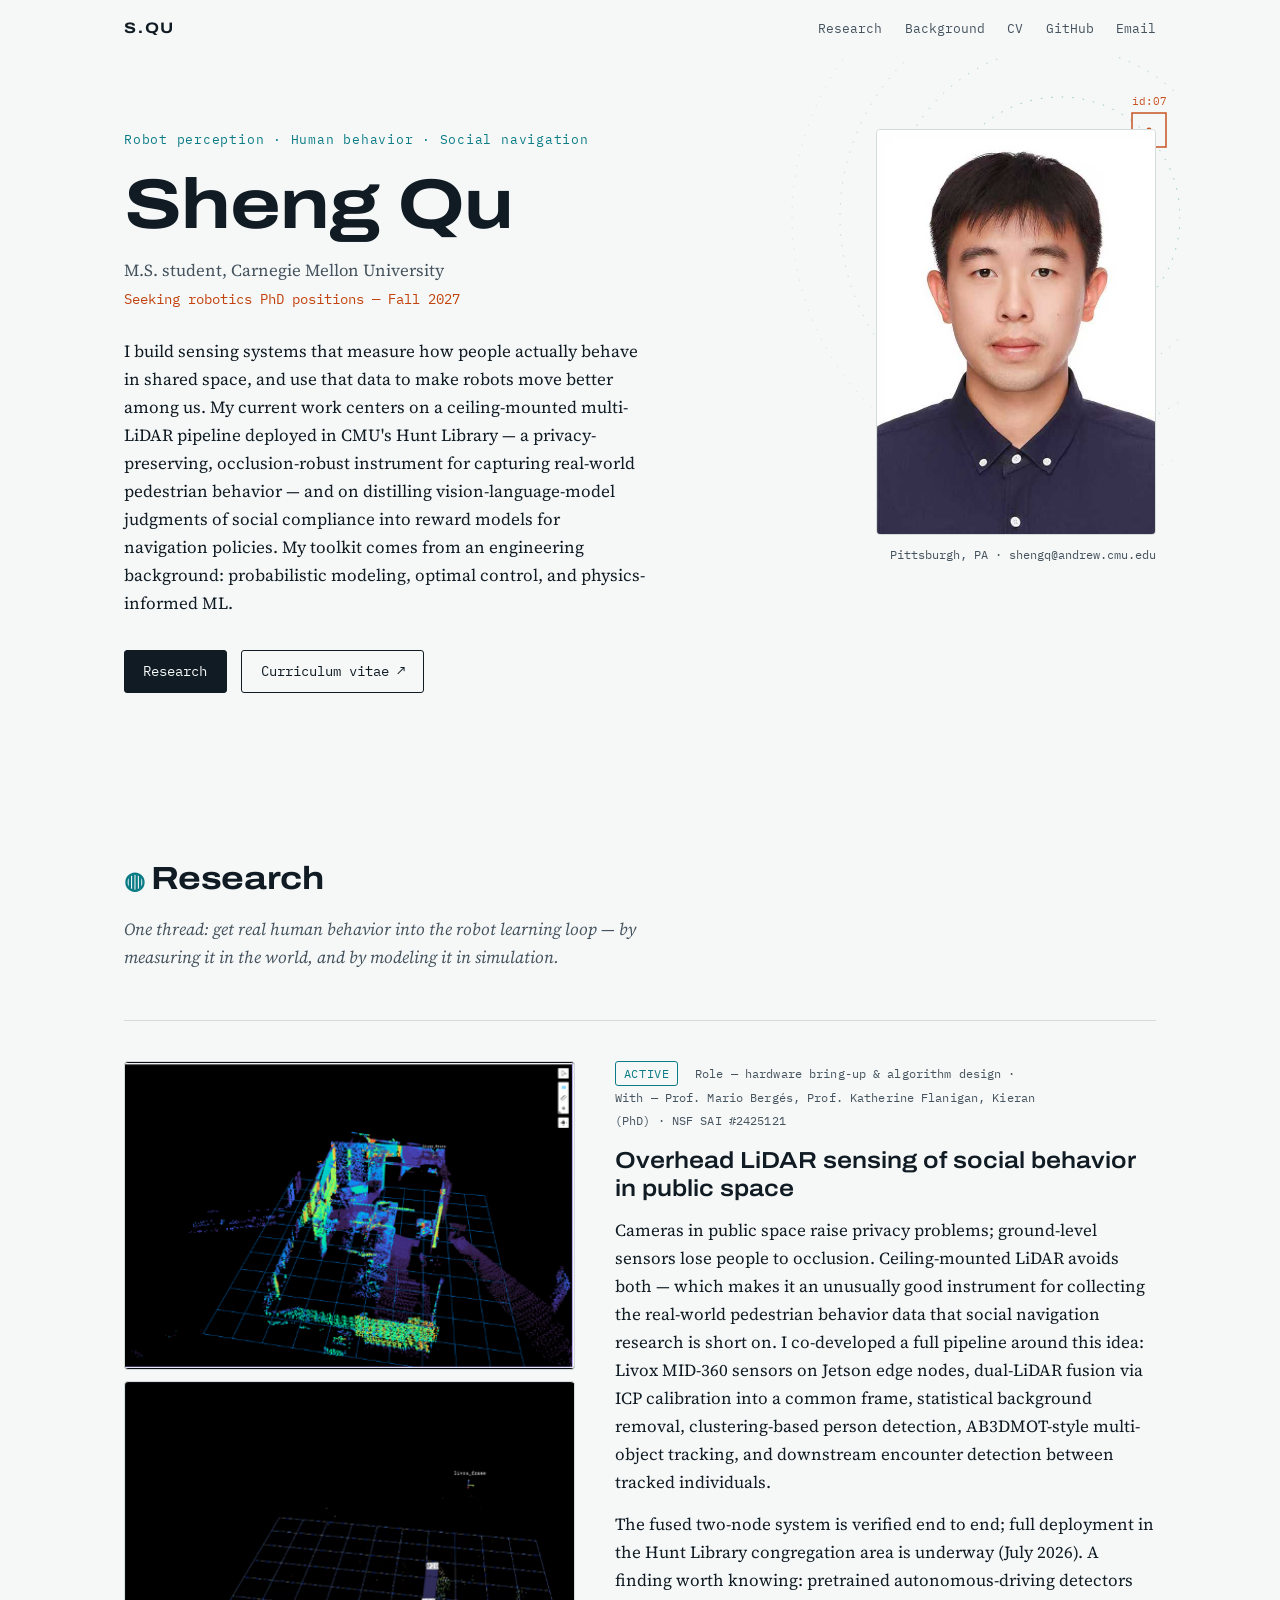
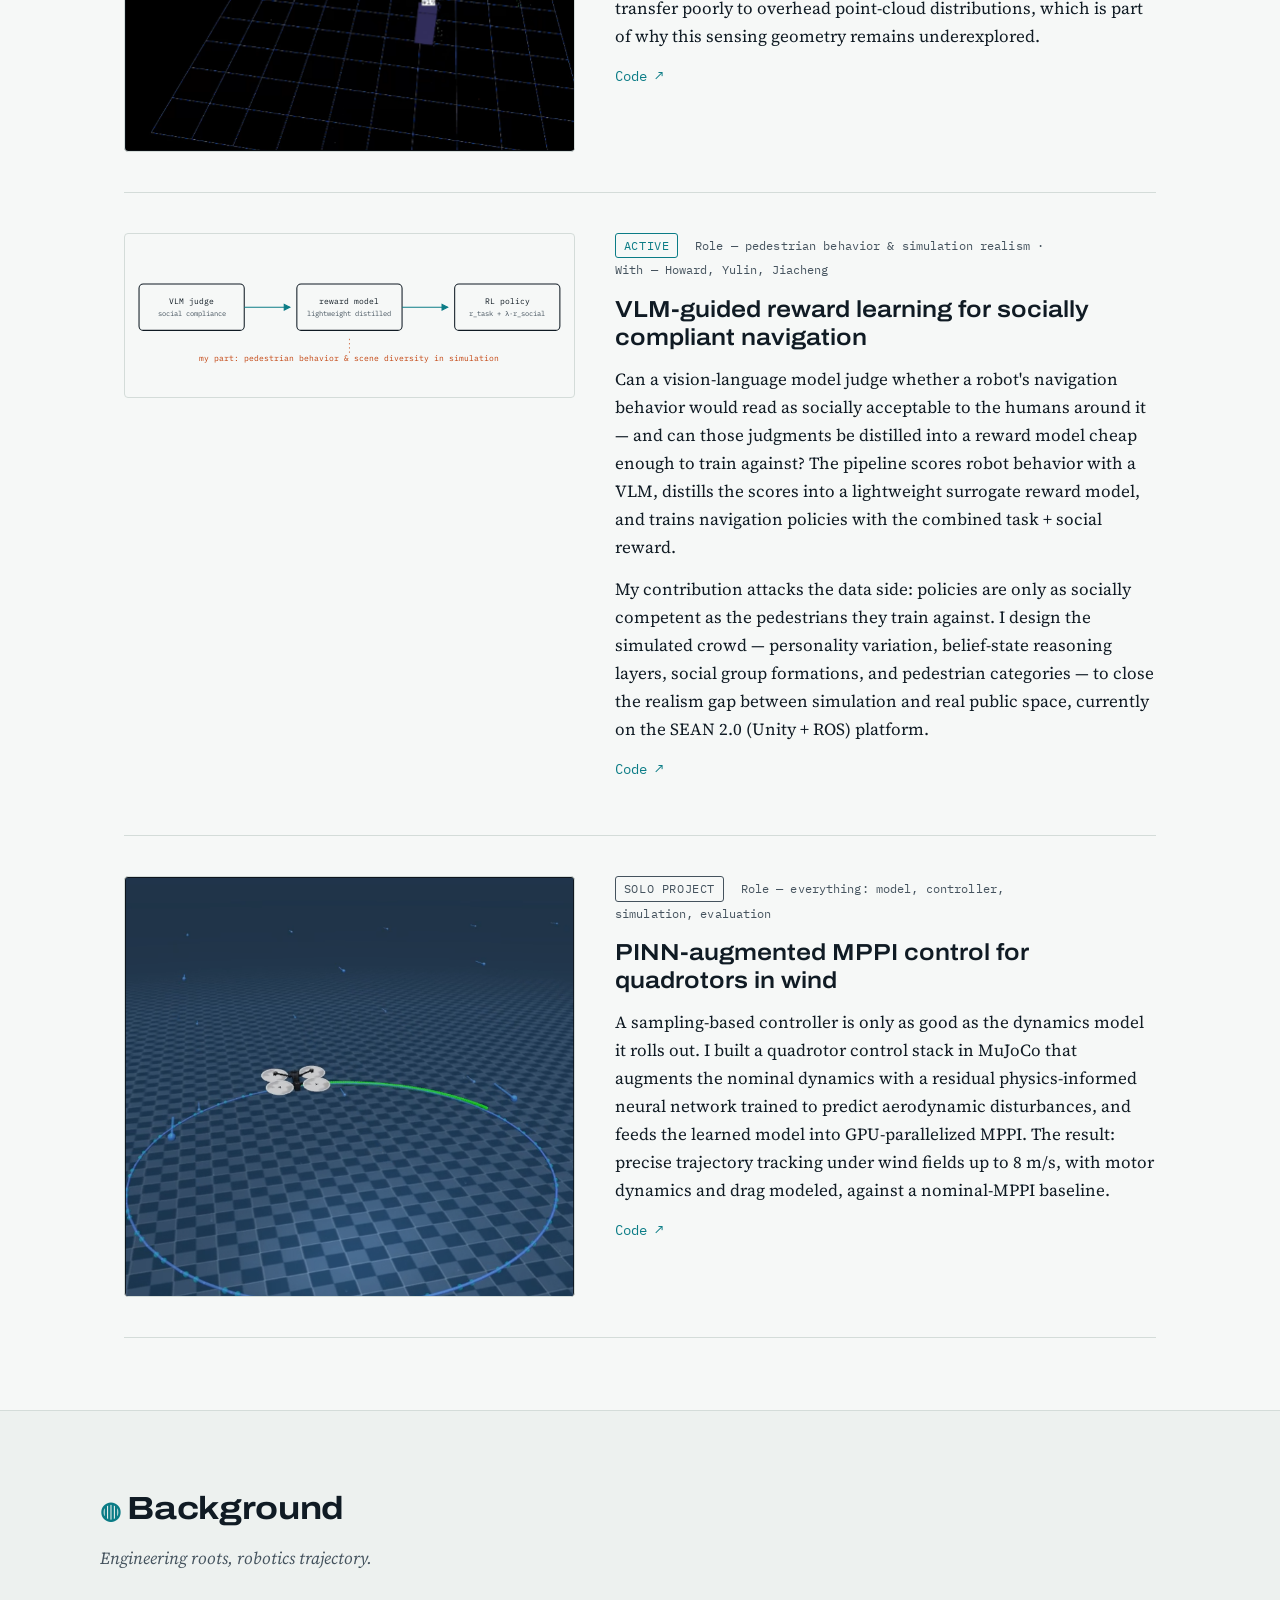
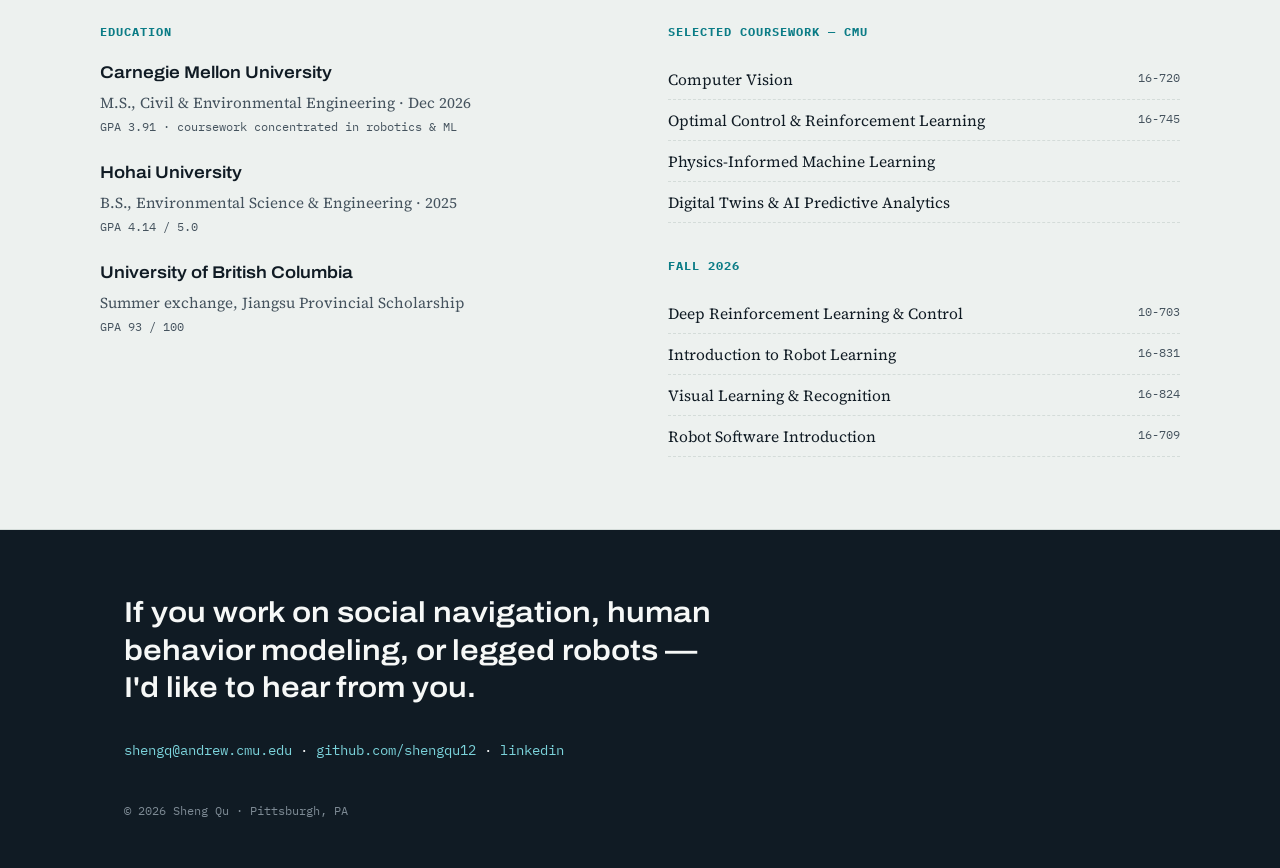
==== index.html @ dc69565a "personal website" ====
<!DOCTYPE html>
<html lang="en">
<head>
<meta charset="UTF-8">
<meta name="viewport" content="width=device-width, initial-scale=1.0">
<title>Sheng Qu — Robot Perception & Social Navigation</title>
<meta name="description" content="Sheng Qu — M.S. student at Carnegie Mellon University working on LiDAR-based human behavior sensing and socially compliant robot navigation. Seeking PhD positions in robotics, Fall 2027.">
<link rel="preconnect" href="https://fonts.googleapis.com">
<link rel="preconnect" href="https://fonts.gstatic.com" crossorigin>
<link href="https://fonts.googleapis.com/css2?family=Archivo:wdth,wght@62..125,400..700&family=Source+Serif+4:ital,opsz,wght@0,8..60,400..600;1,8..60,400&family=IBM+Plex+Mono:wght@400;500&display=swap" rel="stylesheet">
<link rel="stylesheet" href="style.css">
</head>
<body>

<nav class="nav">
  <a class="nav-name" href="#top">S.QU</a>
  <div class="nav-links">
    <a href="#research">Research</a>
    <a href="#background">Background</a>
    <a href="assets/cv.pdf" target="_blank" rel="noopener">CV</a>
    <a href="https://github.com/shengqu12" target="_blank" rel="noopener">GitHub</a>
    <a href="mailto:shengq@andrew.cmu.edu">Email</a>
  </div>
</nav>

<!-- ============ HERO ============ -->
<header class="hero" id="top">
  <div class="hero-scan" aria-hidden="true">
    <svg viewBox="0 0 560 560" xmlns="http://www.w3.org/2000/svg">
      <defs>
        <radialGradient id="fade" cx="50%" cy="50%" r="50%">
          <stop offset="60%" stop-color="var(--scan)" stop-opacity="0.9"/>
          <stop offset="100%" stop-color="var(--scan)" stop-opacity="0"/>
        </radialGradient>
      </defs>
      <g class="scan-rings" stroke="var(--scan)" fill="none" stroke-dasharray="1.5 9">
        <circle cx="280" cy="280" r="70"  stroke-opacity="0.55"/>
        <circle cx="280" cy="280" r="120" stroke-opacity="0.45"/>
        <circle cx="280" cy="280" r="170" stroke-opacity="0.35"/>
        <circle cx="280" cy="280" r="220" stroke-opacity="0.25"/>
        <circle cx="280" cy="280" r="268" stroke-opacity="0.15"/>
      </g>
      <g class="sweep">
        <line x1="280" y1="280" x2="280" y2="8" stroke="url(#fade)" stroke-width="1.5"/>
      </g>
      <circle cx="280" cy="280" r="5" fill="var(--scan)"/>
      <!-- tracked pedestrians -->
      <g class="track" font-family="'IBM Plex Mono', monospace" font-size="11">
        <rect x="352" y="176" width="34" height="34" fill="none" stroke="var(--signal)" stroke-width="1.5"/>
        <text x="352" y="168" fill="var(--signal)">id:07</text>
        <circle cx="369" cy="193" r="2.5" fill="var(--signal)"/>
        <path d="M369 193 q-30 22 -46 58" stroke="var(--signal)" stroke-width="1" fill="none" stroke-dasharray="2 4" opacity="0.7"/>
      </g>
      <g class="track track-2" font-family="'IBM Plex Mono', monospace" font-size="11">
        <rect x="156" y="330" width="34" height="34" fill="none" stroke="var(--scan)" stroke-width="1.5"/>
        <text x="156" y="322" fill="var(--scan)">id:12</text>
        <circle cx="173" cy="347" r="2.5" fill="var(--scan)"/>
        <path d="M173 347 q42 -8 78 -34" stroke="var(--scan)" stroke-width="1" fill="none" stroke-dasharray="2 4" opacity="0.7"/>
      </g>
    </svg>
  </div>

  <div class="hero-inner">
    <div class="hero-text">
      <p class="eyebrow">Robot perception · Human behavior · Social navigation</p>
      <h1>Sheng&nbsp;Qu</h1>
      <p class="hero-role">M.S. student, Carnegie Mellon University<br>
      <span class="hero-seeking">Seeking robotics PhD positions — Fall 2027</span></p>
      <p class="hero-bio">
        I build sensing systems that measure how people actually behave in shared space,
        and use that data to make robots move better among us. My current work centers on a
        ceiling-mounted multi-LiDAR pipeline deployed in CMU's Hunt Library — a
        privacy-preserving, occlusion-robust instrument for capturing real-world pedestrian
        behavior — and on distilling vision-language-model judgments of social compliance
        into reward models for navigation policies. My toolkit comes from an engineering
        background: probabilistic modeling, optimal control, and physics-informed ML.
      </p>
      <div class="hero-actions">
        <a class="btn btn-solid" href="#research">Research</a>
        <a class="btn" href="assets/cv.pdf" target="_blank" rel="noopener">Curriculum vitae ↗</a>
      </div>
    </div>
    <figure class="hero-photo">
      <img src="assets/headshot.jpg" alt="Portrait of Sheng Qu" width="280" height="373">
      <figcaption class="mono">Pittsburgh, PA · shengq@andrew.cmu.edu</figcaption>
    </figure>
  </div>
</header>

<!-- ============ RESEARCH ============ -->
<main>
<section class="section" id="research">
  <div class="section-head">
    <h2>Research</h2>
    <p class="section-sub">One thread: get real human behavior into the robot learning loop —
    by measuring it in the world, and by modeling it in simulation.</p>
  </div>

  <!-- Project 1 -->
  <article class="project">
    <div class="project-media project-media-double">
      <img src="assets/lidar-scene.png" alt="Fused dual-LiDAR point cloud of an indoor scene, colored by height">
      <img src="assets/lidar-tracking.png" alt="Detected and tracked pedestrians shown as 3D bounding boxes on the LiDAR ground grid">
    </div>
    <div class="project-body">
      <p class="meta mono">
        <span class="tag tag-active">Active</span>
        Role — hardware bring-up &amp; algorithm design ·
        With — Prof. Mario Bergés, Prof. Katherine Flanigan, Kieran (PhD) ·
        NSF SAI #2425121
      </p>
      <h3>Overhead LiDAR sensing of social behavior in public space</h3>
      <p>
        Cameras in public space raise privacy problems; ground-level sensors lose people to
        occlusion. Ceiling-mounted LiDAR avoids both — which makes it an unusually good
        instrument for collecting the real-world pedestrian behavior data that social
        navigation research is short on. I co-developed a full pipeline around this idea:
        Livox MID-360 sensors on Jetson edge nodes, dual-LiDAR fusion via ICP calibration
        into a common frame, statistical background removal, clustering-based person
        detection, AB3DMOT-style multi-object tracking, and downstream encounter detection
        between tracked individuals.
      </p>
      <p>
        The fused two-node system is verified end to end; full deployment in the Hunt
        Library congregation area is underway (July 2026). A finding worth knowing:
        pretrained autonomous-driving detectors transfer poorly to overhead point-cloud
        distributions, which is part of why this sensing geometry remains underexplored.
      </p>
      <p class="links mono">
        <a href="https://github.com/shengqu12/Lidar_Social_Recognition" target="_blank" rel="noopener">Code ↗</a>
      </p>
    </div>
  </article>

  <!-- Project 2 -->
  <article class="project">
    <div class="project-media">
      <svg class="pipe" viewBox="0 0 640 210" xmlns="http://www.w3.org/2000/svg" role="img" aria-label="Pipeline diagram: VLM scores robot behavior, a lightweight reward model distills the scores, and an RL policy trains on the combined reward">
        <g font-family="'IBM Plex Mono', monospace" font-size="12" text-anchor="middle">
          <rect x="20"  y="60" width="150" height="66" rx="6" fill="none" stroke="var(--ink)" stroke-width="1.5"/>
          <text x="95" y="88"  fill="var(--ink)">VLM judge</text>
          <text x="95" y="106" fill="var(--slate)" font-size="10.5">social compliance</text>

          <rect x="245" y="60" width="150" height="66" rx="6" fill="none" stroke="var(--ink)" stroke-width="1.5"/>
          <text x="320" y="88"  fill="var(--ink)">reward model</text>
          <text x="320" y="106" fill="var(--slate)" font-size="10.5">lightweight distilled</text>

          <rect x="470" y="60" width="150" height="66" rx="6" fill="none" stroke="var(--ink)" stroke-width="1.5"/>
          <text x="545" y="88"  fill="var(--ink)">RL policy</text>
          <text x="545" y="106" fill="var(--slate)" font-size="10.5">r_task + λ·r_social</text>

          <g stroke="var(--scan)" stroke-width="1.5" fill="var(--scan)">
            <line x1="170" y1="93" x2="235" y2="93"/><path d="M235 93 l-8 -4 v8 z"/>
            <line x1="395" y1="93" x2="460" y2="93"/><path d="M460 93 l-8 -4 v8 z"/>
          </g>
          <text x="320" y="170" fill="var(--signal)" font-size="11">my part: pedestrian behavior &amp; scene diversity in simulation</text>
          <path d="M320 158 v-24" stroke="var(--signal)" stroke-width="1" stroke-dasharray="2 4"/>
        </g>
      </svg>
    </div>
    <div class="project-body">
      <p class="meta mono">
        <span class="tag tag-active">Active</span>
        Role — pedestrian behavior &amp; simulation realism ·
        With — Howard, Yulin, Jiacheng
      </p>
      <h3>VLM-guided reward learning for socially compliant navigation</h3>
      <p>
        Can a vision-language model judge whether a robot's navigation behavior would read
        as socially acceptable to the humans around it — and can those judgments be
        distilled into a reward model cheap enough to train against? The pipeline scores
        robot behavior with a VLM, distills the scores into a lightweight surrogate reward
        model, and trains navigation policies with the combined task + social reward.
      </p>
      <p>
        My contribution attacks the data side: policies are only as socially competent as
        the pedestrians they train against. I design the simulated crowd — personality
        variation, belief-state reasoning layers, social group formations, and pedestrian
        categories — to close the realism gap between simulation and real public space,
        currently on the SEAN 2.0 (Unity + ROS) platform.
      </p>
      <p class="links mono">
        <a href="https://github.com/shengqu12/Metaurban_For_Social_Navigation" target="_blank" rel="noopener">Code ↗</a>
      </p>
    </div>
  </article>

  <!-- Project 3 -->
  <article class="project">
    <div class="project-media">
      <img src="assets/pinn-demo.png" alt="Quadrotor in MuJoCo tracking a circular reference trajectory under a visualized wind field">
    </div>
    <div class="project-body">
      <p class="meta mono">
        <span class="tag">Solo project</span>
        Role — everything: model, controller, simulation, evaluation
      </p>
      <h3>PINN-augmented MPPI control for quadrotors in wind</h3>
      <p>
        A sampling-based controller is only as good as the dynamics model it rolls out.
        I built a quadrotor control stack in MuJoCo that augments the nominal dynamics
        with a residual physics-informed neural network trained to predict aerodynamic
        disturbances, and feeds the learned model into GPU-parallelized MPPI. The result:
        precise trajectory tracking under wind fields up to 8&nbsp;m/s, with motor dynamics
        and drag modeled, against a nominal-MPPI baseline.
      </p>
      <p class="links mono">
        <a href="https://github.com/shengqu12/PINN-based-MPPI-for-Quadrotors-under-Wind-Disturbance" target="_blank" rel="noopener">Code ↗</a>
      </p>
    </div>
  </article>
</section>

<!-- ============ BACKGROUND ============ -->
<section class="section section-alt" id="background">
  <div class="section-head">
    <h2>Background</h2>
    <p class="section-sub">Engineering roots, robotics trajectory.</p>
  </div>

  <div class="bg-grid">
    <div class="bg-col">
      <h4 class="mono bg-label">Education</h4>
      <ul class="edu">
        <li>
          <strong>Carnegie Mellon University</strong>
          <span>M.S., Civil &amp; Environmental Engineering · Dec 2026</span>
          <span class="mono edu-note">GPA 3.91 · coursework concentrated in robotics &amp; ML</span>
        </li>
        <li>
          <strong>Hohai University</strong>
          <span>B.S., Environmental Science &amp; Engineering · 2025</span>
          <span class="mono edu-note">GPA 4.14 / 5.0</span>
        </li>
        <li>
          <strong>University of British Columbia</strong>
          <span>Summer exchange, Jiangsu Provincial Scholarship</span>
          <span class="mono edu-note">GPA 93 / 100</span>
        </li>
      </ul>
    </div>
    <div class="bg-col">
      <h4 class="mono bg-label">Selected coursework — CMU</h4>
      <ul class="course-list">
        <li>Computer Vision <span class="mono">16-720</span></li>
        <li>Optimal Control &amp; Reinforcement Learning <span class="mono">16-745</span></li>
        <li>Physics-Informed Machine Learning</li>
        <li>Digital Twins &amp; AI Predictive Analytics</li>
      </ul>
      <h4 class="mono bg-label">Fall 2026</h4>
      <ul class="course-list">
        <li>Deep Reinforcement Learning &amp; Control <span class="mono">10-703</span></li>
        <li>Introduction to Robot Learning <span class="mono">16-831</span></li>
        <li>Visual Learning &amp; Recognition <span class="mono">16-824</span></li>
        <li>Robot Software Introduction <span class="mono">16-709</span></li>
      </ul>
    </div>
  </div>
</section>

<!-- ============ CONTACT ============ -->
<footer class="footer" id="contact">
  <div class="footer-inner">
    <p class="footer-big">If you work on social navigation, human behavior modeling,
    or legged robots — I'd like to hear from you.</p>
    <p class="mono footer-links">
      <a href="mailto:shengq@andrew.cmu.edu">shengq@andrew.cmu.edu</a> ·
      <a href="https://github.com/shengqu12" target="_blank" rel="noopener">github.com/shengqu12</a> ·
      <a href="https://www.linkedin.com/in/shengqu12123/" target="_blank" rel="noopener">linkedin</a>
    </p>
    <p class="mono footer-fine">© 2026 Sheng Qu · Pittsburgh, PA</p>
  </div>
</footer>
</main>

</body>
</html>
---- style.css ----
/* ==========================================================
   Sheng Qu — academic site
   Palette: cool paper ground, ink text, LiDAR teal, signal orange
   Type: Archivo (display) · Source Serif 4 (body) · IBM Plex Mono (meta)
   ========================================================== */

:root {
  --paper:  #F6F8F7;
  --panel:  #EDF1EF;
  --ink:    #101B24;
  --slate:  #45535E;
  --scan:   #0B7C86;   /* point-cloud teal */
  --signal: #C2410C;   /* intensity orange — small doses only */
  --rule:   #D4DCD9;
  --maxw: 1080px;
}

* { margin: 0; padding: 0; box-sizing: border-box; }

html { scroll-behavior: smooth; }
@media (prefers-reduced-motion: reduce) {
  html { scroll-behavior: auto; }
  .sweep, .scan-rings { animation: none !important; }
}

body {
  background: var(--paper);
  color: var(--ink);
  font-family: 'Source Serif 4', Georgia, serif;
  font-size: 1.06rem;
  line-height: 1.65;
  -webkit-font-smoothing: antialiased;
}

.mono { font-family: 'IBM Plex Mono', monospace; }

a { color: var(--scan); text-decoration: none; }
a:hover { text-decoration: underline; text-underline-offset: 3px; }
a:focus-visible { outline: 2px solid var(--signal); outline-offset: 3px; border-radius: 2px; }

/* ---------- nav ---------- */
.nav {
  position: sticky; top: 0; z-index: 10;
  display: flex; justify-content: space-between; align-items: center;
  max-width: var(--maxw); margin: 0 auto;
  padding: 1rem 1.5rem;
  background: color-mix(in srgb, var(--paper) 88%, transparent);
  backdrop-filter: blur(6px);
}
.nav-name {
  font-family: 'Archivo', sans-serif;
  font-weight: 700; font-stretch: 115%;
  letter-spacing: 0.12em; color: var(--ink); font-size: 0.95rem;
}
.nav-links { display: flex; gap: 1.4rem; }
.nav-links a {
  font-family: 'IBM Plex Mono', monospace;
  font-size: 0.82rem; color: var(--slate);
}
.nav-links a:hover { color: var(--scan); text-decoration: none; }

/* ---------- hero ---------- */
.hero {
  position: relative;
  max-width: var(--maxw); margin: 0 auto;
  padding: 4.5rem 1.5rem 5.5rem;
  overflow: hidden;
}
.hero-scan {
  position: absolute; right: -160px; top: -120px;
  width: 560px; height: 560px;
  opacity: 0.9; pointer-events: none;
}
.sweep { transform-origin: 280px 280px; animation: sweep 14s linear infinite; }
@keyframes sweep { to { transform: rotate(360deg); } }

.hero-inner {
  position: relative;
  display: grid; grid-template-columns: 1fr 280px;
  gap: 3.5rem; align-items: start;
}
.eyebrow {
  font-family: 'IBM Plex Mono', monospace;
  font-size: 0.8rem; letter-spacing: 0.06em;
  color: var(--scan);
  margin-bottom: 1.2rem;
}
.hero h1 {
  font-family: 'Archivo', sans-serif;
  font-weight: 700; font-stretch: 120%;
  font-size: clamp(2.8rem, 6vw, 4.4rem);
  line-height: 1.02; letter-spacing: -0.015em;
  margin-bottom: 1rem;
}
.hero h1 .cn {
  font-size: 0.38em; font-weight: 400; font-stretch: 100%;
  color: var(--slate); vertical-align: 0.5em; margin-left: 0.4em;
}
.hero-role { font-size: 1.05rem; color: var(--slate); margin-bottom: 1.6rem; }
.hero-seeking {
  color: var(--signal);
  font-family: 'IBM Plex Mono', monospace; font-size: 0.85rem;
}
.hero-bio { max-width: 58ch; margin-bottom: 2rem; }

.hero-actions { display: flex; gap: 0.9rem; }
.btn {
  font-family: 'IBM Plex Mono', monospace; font-size: 0.85rem;
  padding: 0.6rem 1.15rem;
  border: 1.5px solid var(--ink); border-radius: 3px;
  color: var(--ink);
}
.btn:hover { text-decoration: none; background: var(--panel); }
.btn-solid { background: var(--ink); color: var(--paper); }
.btn-solid:hover { background: var(--scan); border-color: var(--scan); }

.hero-photo img {
  width: 100%; height: auto; display: block;
  border-radius: 4px;
  border: 1px solid var(--rule);
}
.hero-photo figcaption {
  font-size: 0.72rem; color: var(--slate);
  margin-top: 0.6rem; text-align: right;
}

/* ---------- sections ---------- */
.section { max-width: var(--maxw); margin: 0 auto; padding: 4.5rem 1.5rem; }
.section-head { margin-bottom: 3rem; max-width: 60ch; }
.section h2 {
  font-family: 'Archivo', sans-serif;
  font-weight: 700; font-stretch: 118%;
  font-size: 2rem; letter-spacing: -0.01em;
  margin-bottom: 0.6rem;
}
.section h2::before {
  content: "◍ ";
  color: var(--scan); font-size: 0.75em;
}
.section-sub { color: var(--slate); font-style: italic; }

.section-alt {
  max-width: none;
  background: var(--panel);
  border-top: 1px solid var(--rule); border-bottom: 1px solid var(--rule);
}
.section-alt > * { max-width: var(--maxw); margin-left: auto; margin-right: auto; }
.section-alt .section-head { margin-bottom: 3rem; }

/* ---------- projects ---------- */
.project {
  display: grid; grid-template-columns: 5fr 6fr;
  gap: 2.5rem; align-items: start;
  padding: 2.5rem 0;
  border-top: 1px solid var(--rule);
}
.project:last-of-type { border-bottom: 1px solid var(--rule); }

.project-media img, .project-media .pipe {
  width: 100%; height: auto; display: block;
  border-radius: 4px; border: 1px solid var(--rule);
  background: #0b0f14;
}
.project-media .pipe { background: var(--paper); padding: 0.5rem 0; }
.project-media-double { display: grid; gap: 0.7rem; }

.meta {
  font-size: 0.76rem; color: var(--slate);
  letter-spacing: 0.01em; line-height: 1.9;
  margin-bottom: 0.9rem;
}
.tag {
  display: inline-block;
  border: 1px solid var(--slate); border-radius: 3px;
  padding: 0.05rem 0.5rem; margin-right: 0.6rem;
  font-size: 0.72rem; letter-spacing: 0.05em;
  text-transform: uppercase;
}
.tag-active { border-color: var(--scan); color: var(--scan); }

.project h3 {
  font-family: 'Archivo', sans-serif;
  font-weight: 600; font-stretch: 112%;
  font-size: 1.45rem; line-height: 1.2;
  margin-bottom: 0.9rem;
}
.project p { margin-bottom: 0.9rem; max-width: 62ch; }
.links { font-size: 0.85rem; }

/* ---------- background ---------- */
.bg-grid {
  display: grid; grid-template-columns: 1fr 1fr; gap: 3.5rem;
}
.bg-label {
  font-size: 0.78rem; letter-spacing: 0.08em; text-transform: uppercase;
  color: var(--scan); margin-bottom: 1.1rem;
}
.bg-col .bg-label:not(:first-child) { margin-top: 2rem; }

.edu { list-style: none; }
.edu li { margin-bottom: 1.4rem; display: grid; gap: 0.15rem; }
.edu strong { font-family: 'Archivo', sans-serif; font-stretch: 110%; font-weight: 600; }
.edu span { color: var(--slate); font-size: 0.95rem; }
.edu-note { font-size: 0.75rem !important; }

.course-list { list-style: none; }
.course-list li {
  display: flex; justify-content: space-between; gap: 1rem;
  padding: 0.45rem 0; border-bottom: 1px dashed var(--rule);
  font-size: 0.97rem;
}
.course-list .mono { color: var(--slate); font-size: 0.78rem; }

/* ---------- footer ---------- */
.footer { background: var(--ink); color: var(--paper); }
.footer-inner { max-width: var(--maxw); margin: 0 auto; padding: 4rem 1.5rem 3rem; }
.footer-big {
  font-family: 'Archivo', sans-serif;
  font-weight: 600; font-stretch: 112%;
  font-size: clamp(1.3rem, 3vw, 1.8rem); line-height: 1.3;
  max-width: 32ch; margin-bottom: 2rem;
}
.footer a { color: #7BD3DB; }
.footer-links { font-size: 0.85rem; margin-bottom: 2.5rem; }
.footer-fine { font-size: 0.72rem; color: #7d8a94; }

/* ---------- responsive ---------- */
@media (max-width: 860px) {
  .hero-inner { grid-template-columns: 1fr; gap: 2rem; }
  .hero-photo { max-width: 240px; }
  .hero-scan { opacity: 0.35; right: -220px; }
  .project { grid-template-columns: 1fr; gap: 1.4rem; }
  .bg-grid { grid-template-columns: 1fr; gap: 2.5rem; }
}
@media (max-width: 560px) {
  .nav-links { gap: 0.9rem; }
  .nav-links a { font-size: 0.75rem; }
  .section { padding: 3rem 1.2rem; }
}
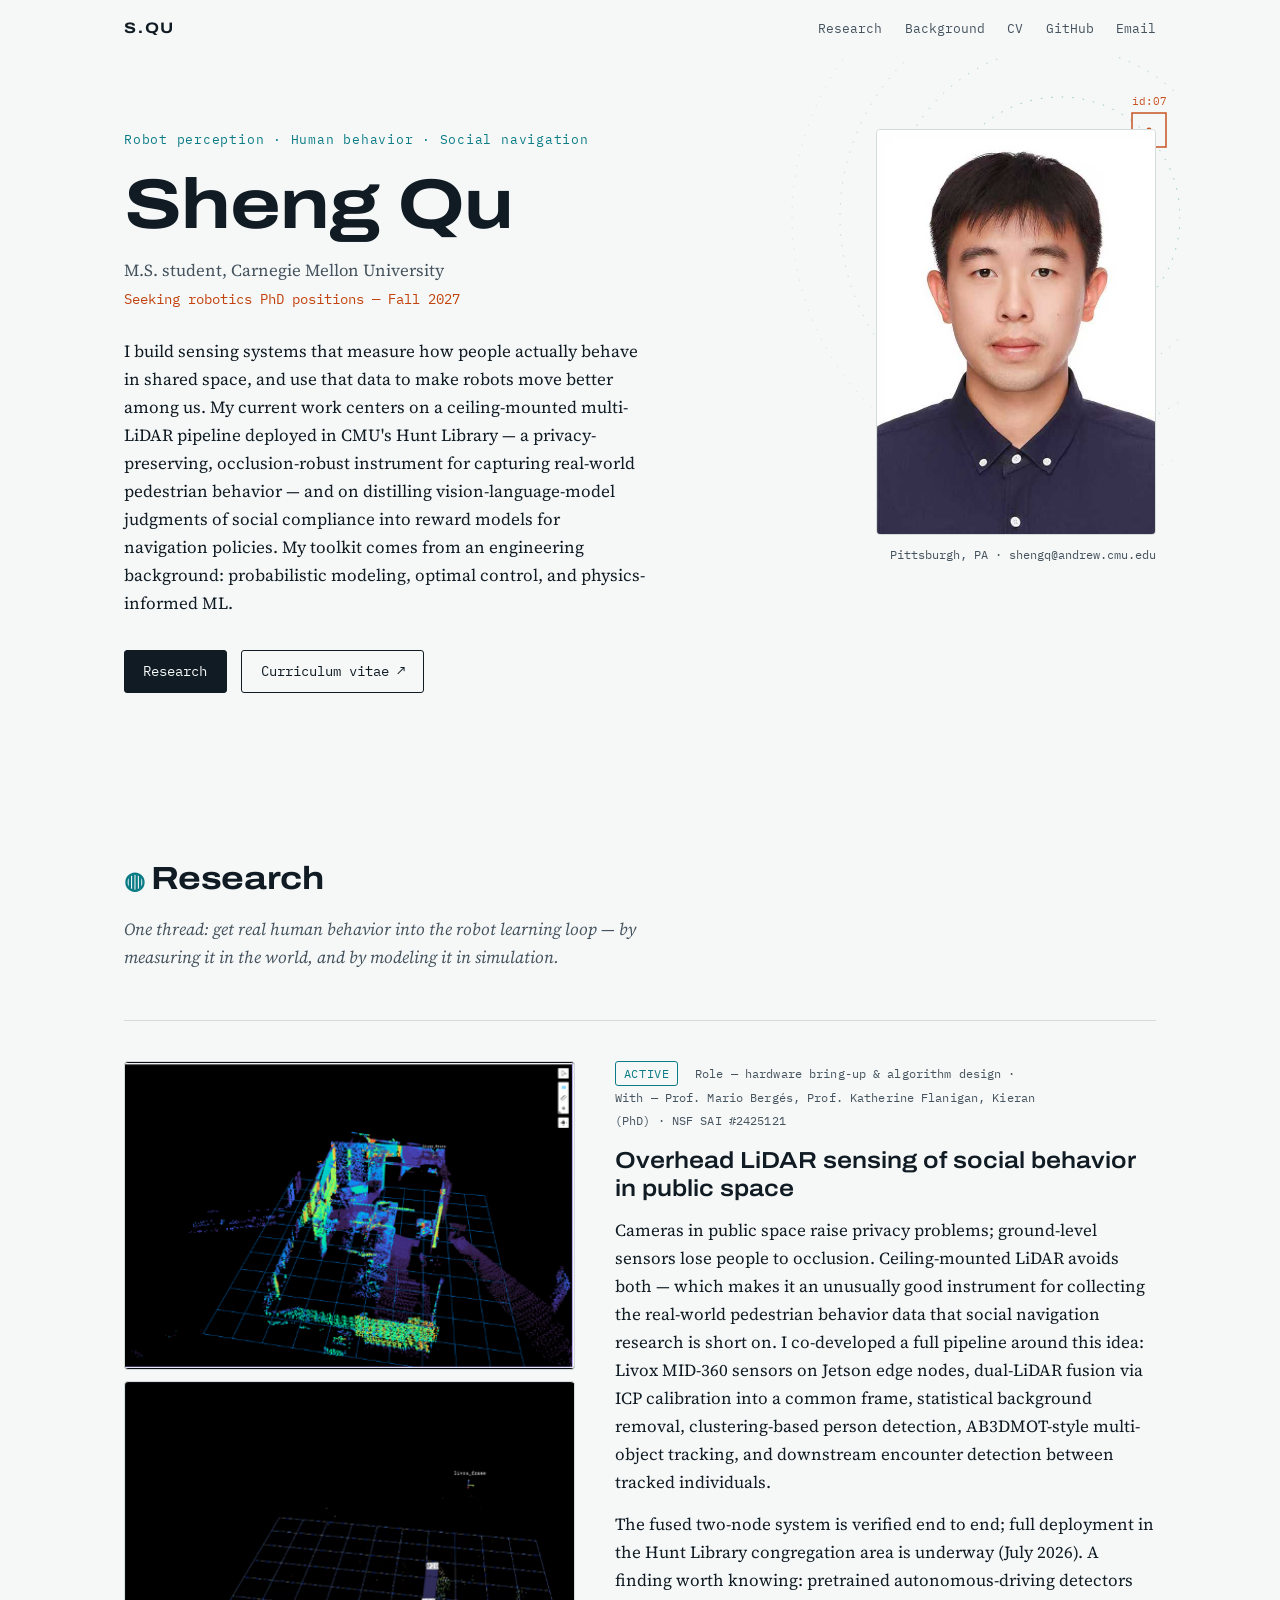
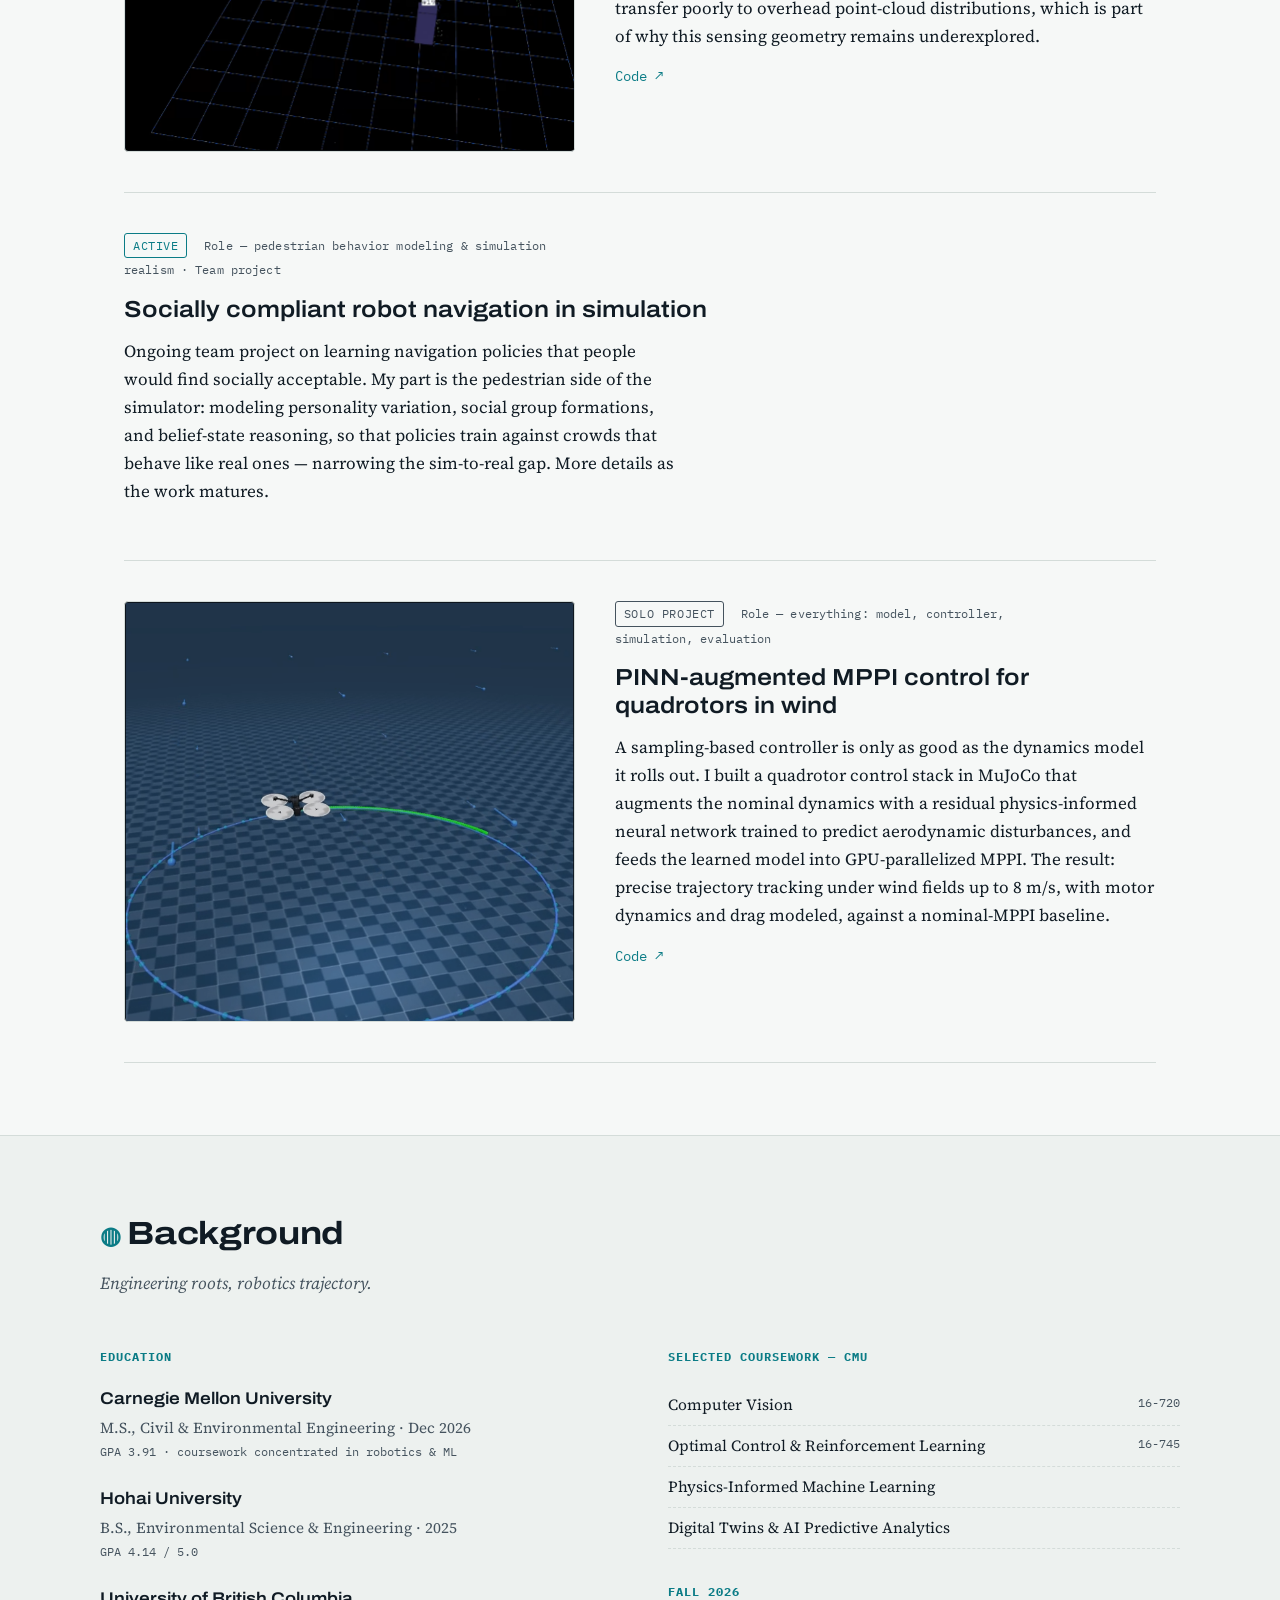
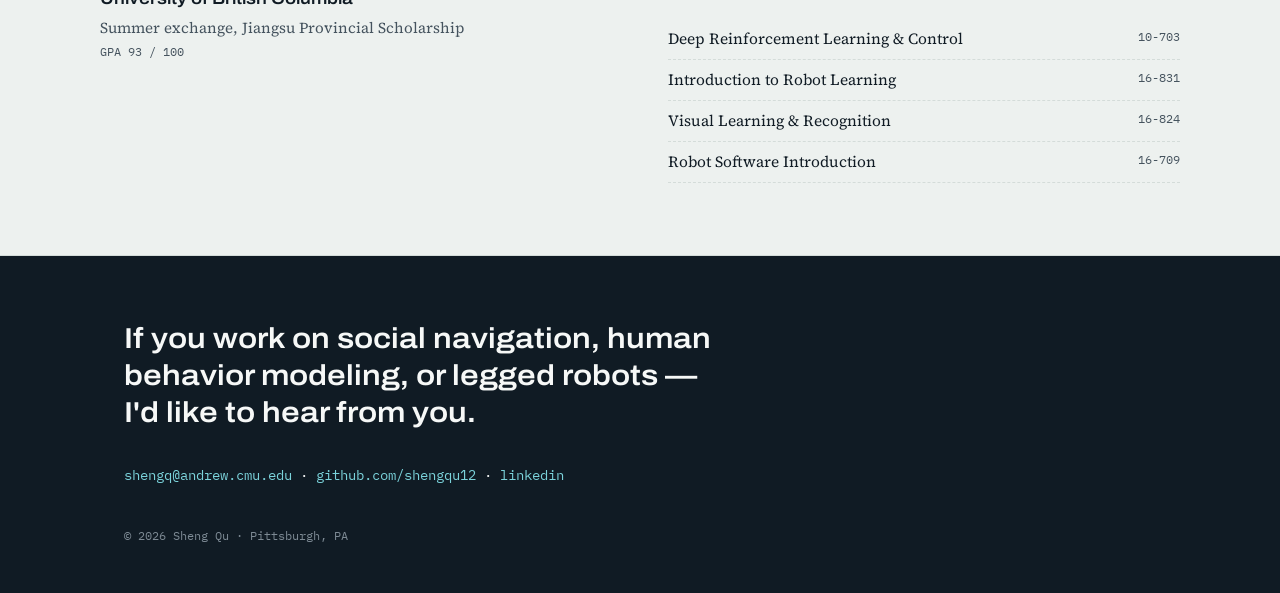
==== commit dcd3219c: "update" ====
--- a/index.html
+++ b/index.html
@@ -133,54 +133,19 @@
   </article>
 
   <!-- Project 2 -->
-  <article class="project">
-    <div class="project-media">
-      <svg class="pipe" viewBox="0 0 640 210" xmlns="http://www.w3.org/2000/svg" role="img" aria-label="Pipeline diagram: VLM scores robot behavior, a lightweight reward model distills the scores, and an RL policy trains on the combined reward">
-        <g font-family="'IBM Plex Mono', monospace" font-size="12" text-anchor="middle">
-          <rect x="20"  y="60" width="150" height="66" rx="6" fill="none" stroke="var(--ink)" stroke-width="1.5"/>
-          <text x="95" y="88"  fill="var(--ink)">VLM judge</text>
-          <text x="95" y="106" fill="var(--slate)" font-size="10.5">social compliance</text>
-
-          <rect x="245" y="60" width="150" height="66" rx="6" fill="none" stroke="var(--ink)" stroke-width="1.5"/>
-          <text x="320" y="88"  fill="var(--ink)">reward model</text>
-          <text x="320" y="106" fill="var(--slate)" font-size="10.5">lightweight distilled</text>
-
-          <rect x="470" y="60" width="150" height="66" rx="6" fill="none" stroke="var(--ink)" stroke-width="1.5"/>
-          <text x="545" y="88"  fill="var(--ink)">RL policy</text>
-          <text x="545" y="106" fill="var(--slate)" font-size="10.5">r_task + λ·r_social</text>
-
-          <g stroke="var(--scan)" stroke-width="1.5" fill="var(--scan)">
-            <line x1="170" y1="93" x2="235" y2="93"/><path d="M235 93 l-8 -4 v8 z"/>
-            <line x1="395" y1="93" x2="460" y2="93"/><path d="M460 93 l-8 -4 v8 z"/>
-          </g>
-          <text x="320" y="170" fill="var(--signal)" font-size="11">my part: pedestrian behavior &amp; scene diversity in simulation</text>
-          <path d="M320 158 v-24" stroke="var(--signal)" stroke-width="1" stroke-dasharray="2 4"/>
-        </g>
-      </svg>
-    </div>
+  <article class="project project-compact">
     <div class="project-body">
       <p class="meta mono">
         <span class="tag tag-active">Active</span>
-        Role — pedestrian behavior &amp; simulation realism ·
-        With — Howard, Yulin, Jiacheng
-      </p>
-      <h3>VLM-guided reward learning for socially compliant navigation</h3>
-      <p>
-        Can a vision-language model judge whether a robot's navigation behavior would read
-        as socially acceptable to the humans around it — and can those judgments be
-        distilled into a reward model cheap enough to train against? The pipeline scores
-        robot behavior with a VLM, distills the scores into a lightweight surrogate reward
-        model, and trains navigation policies with the combined task + social reward.
-      </p>
-      <p>
-        My contribution attacks the data side: policies are only as socially competent as
-        the pedestrians they train against. I design the simulated crowd — personality
-        variation, belief-state reasoning layers, social group formations, and pedestrian
-        categories — to close the realism gap between simulation and real public space,
-        currently on the SEAN 2.0 (Unity + ROS) platform.
-      </p>
-      <p class="links mono">
-        <a href="https://github.com/shengqu12/Metaurban_For_Social_Navigation" target="_blank" rel="noopener">Code ↗</a>
+        Role — pedestrian behavior modeling &amp; simulation realism · Team project
+      </p>
+      <h3>Socially compliant robot navigation in simulation</h3>
+      <p>
+        Ongoing team project on learning navigation policies that people would find
+        socially acceptable. My part is the pedestrian side of the simulator: modeling
+        personality variation, social group formations, and belief-state reasoning, so
+        that policies train against crowds that behave like real ones — narrowing the
+        sim-to-real gap. More details as the work matures.
       </p>
     </div>
   </article>
--- a/style.css
+++ b/style.css
@@ -237,3 +237,7 @@
   .nav-links a { font-size: 0.75rem; }
   .section { padding: 3rem 1.2rem; }
 }
+
+/* compact project variant (no media column) */
+.project-compact { grid-template-columns: 1fr; }
+.project-compact .project-body { max-width: 68ch; }
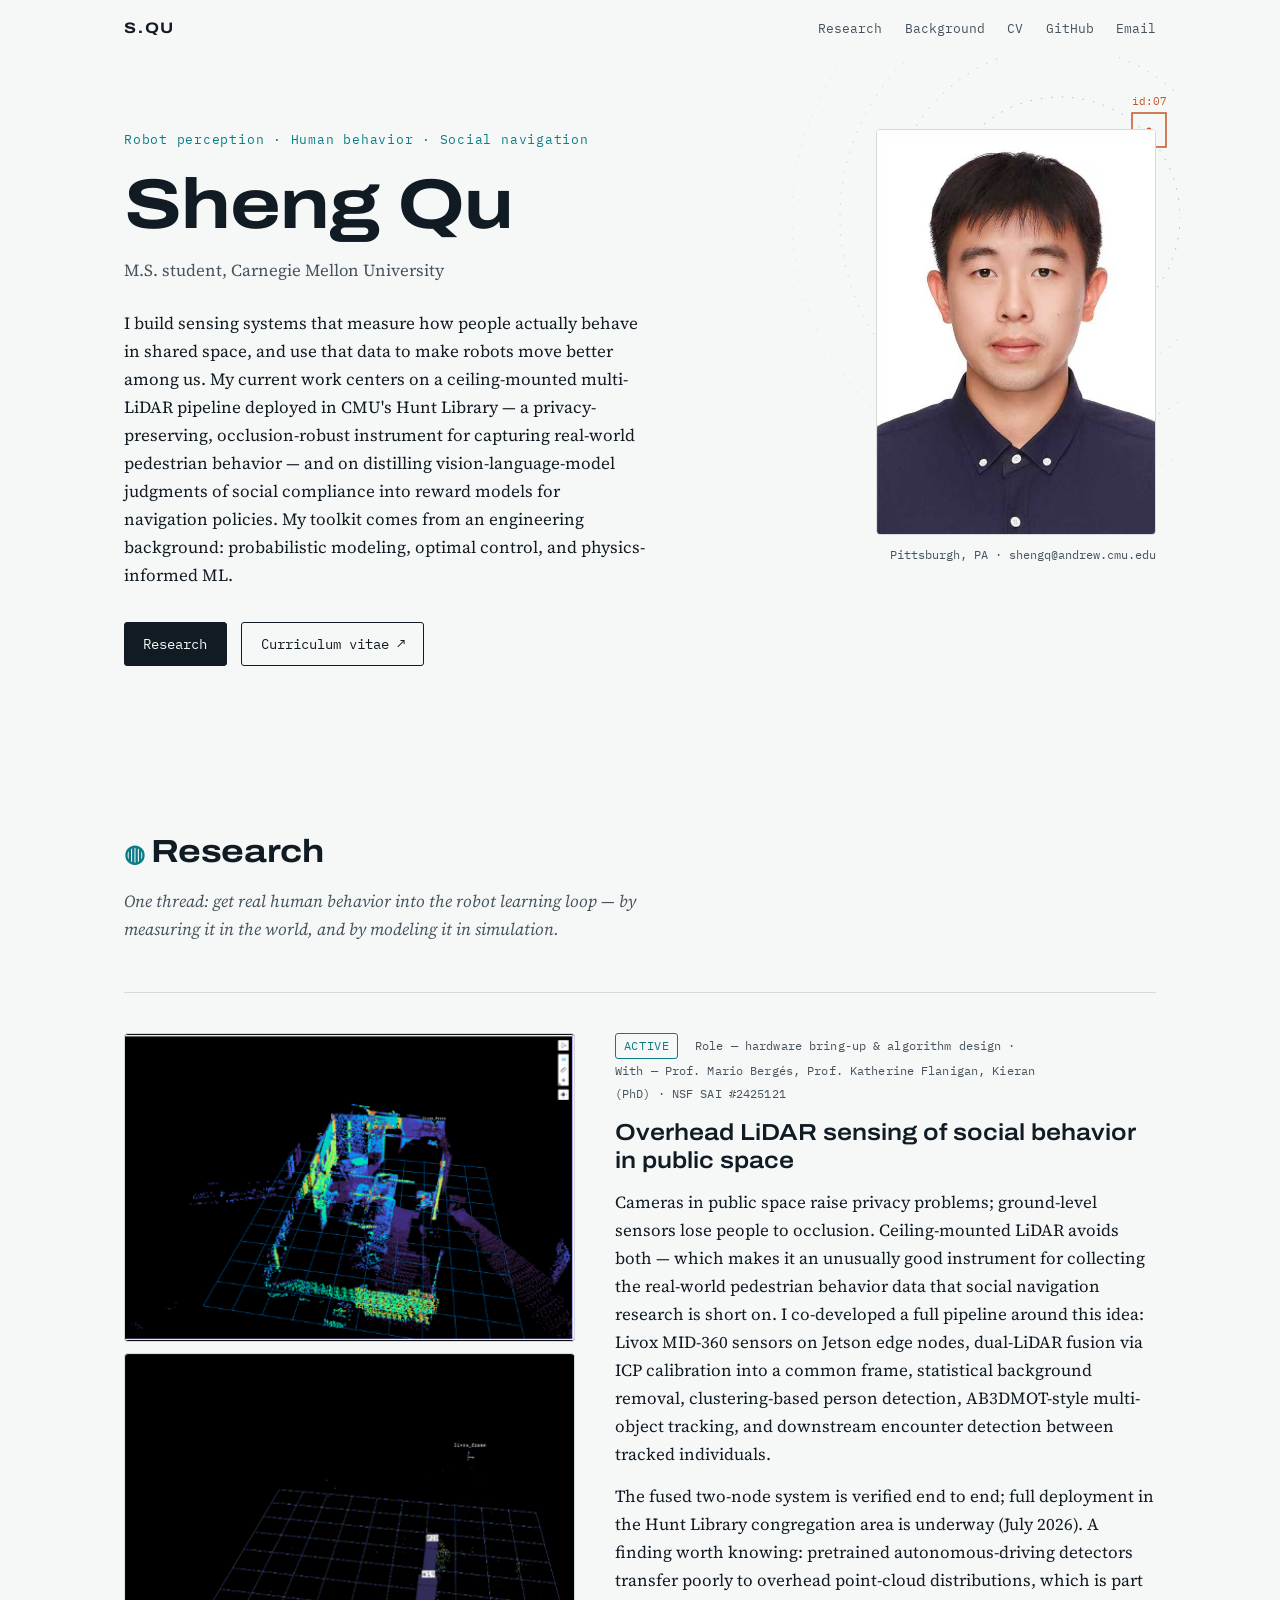
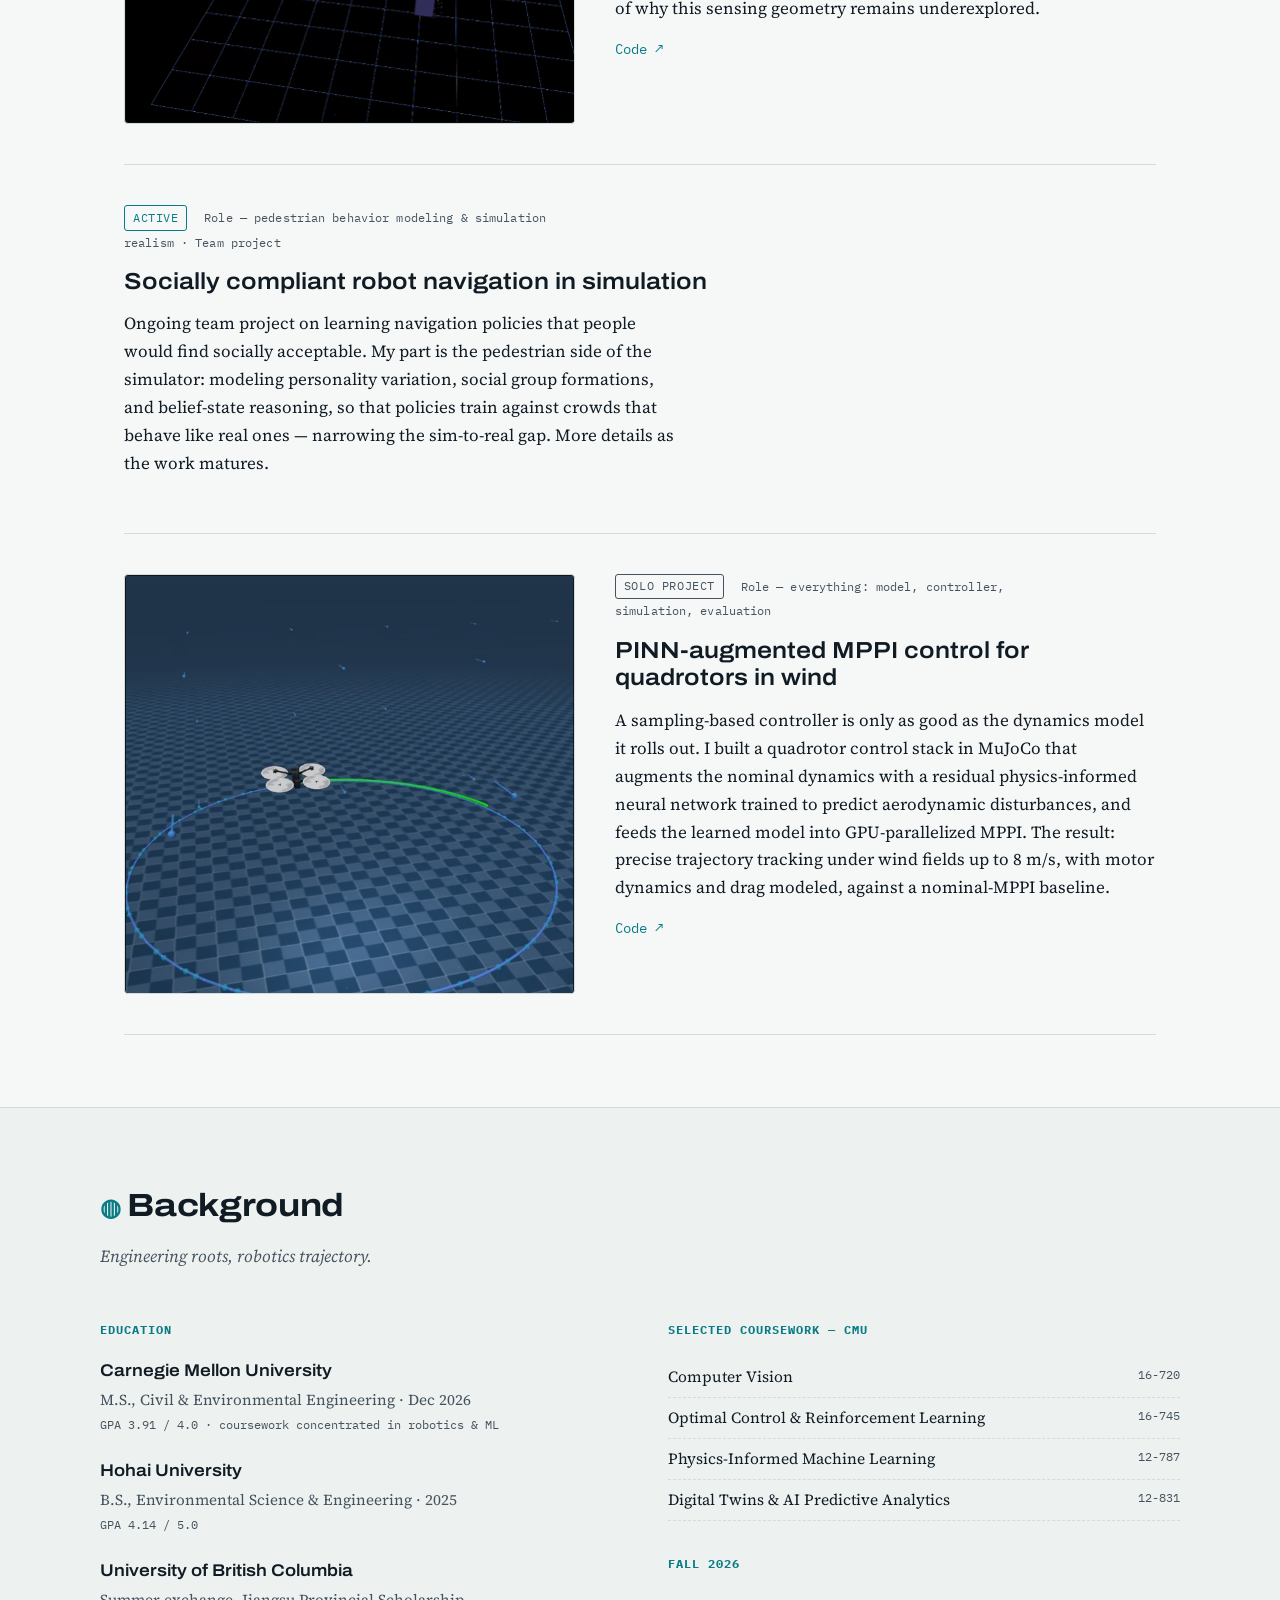
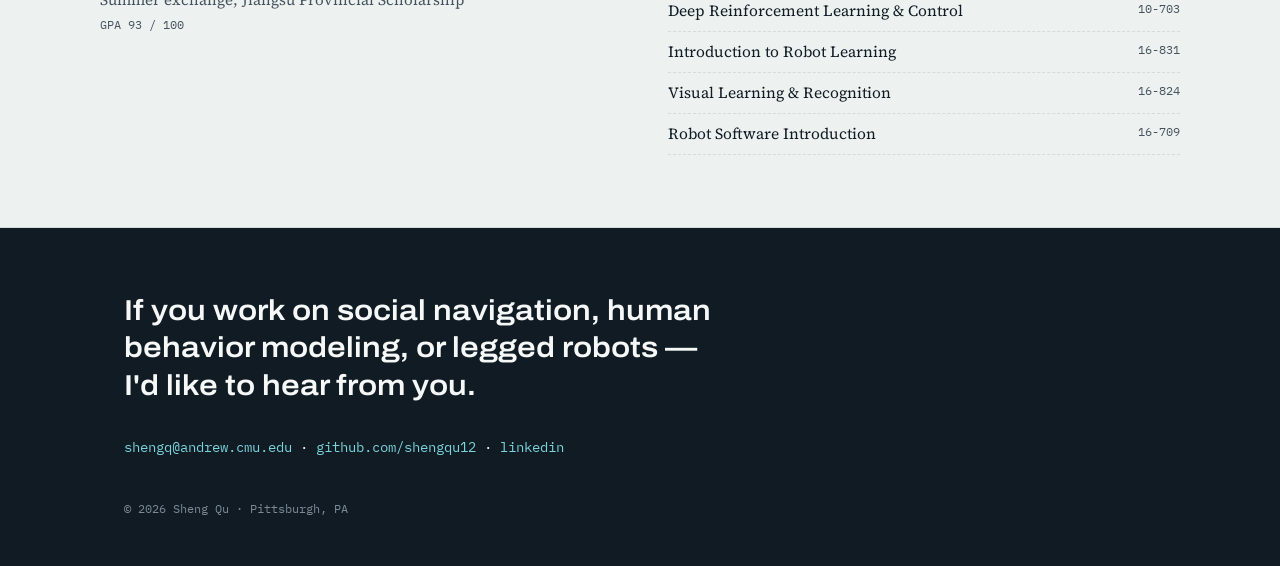
==== commit 7fb45019: "Update" ====
--- a/index.html
+++ b/index.html
@@ -65,7 +65,7 @@
       <p class="eyebrow">Robot perception · Human behavior · Social navigation</p>
       <h1>Sheng&nbsp;Qu</h1>
       <p class="hero-role">M.S. student, Carnegie Mellon University<br>
-      <span class="hero-seeking">Seeking robotics PhD positions — Fall 2027</span></p>
+      <span class="hero-seeking"></span></p>
       <p class="hero-bio">
         I build sensing systems that measure how people actually behave in shared space,
         and use that data to make robots move better among us. My current work centers on a
@@ -190,7 +190,7 @@
         <li>
           <strong>Carnegie Mellon University</strong>
           <span>M.S., Civil &amp; Environmental Engineering · Dec 2026</span>
-          <span class="mono edu-note">GPA 3.91 · coursework concentrated in robotics &amp; ML</span>
+          <span class="mono edu-note">GPA 3.91 / 4.0 · coursework concentrated in robotics &amp; ML</span>
         </li>
         <li>
           <strong>Hohai University</strong>
@@ -209,8 +209,8 @@
       <ul class="course-list">
         <li>Computer Vision <span class="mono">16-720</span></li>
         <li>Optimal Control &amp; Reinforcement Learning <span class="mono">16-745</span></li>
-        <li>Physics-Informed Machine Learning</li>
-        <li>Digital Twins &amp; AI Predictive Analytics</li>
+        <li>Physics-Informed Machine Learning<span class="mono">12-787</span></li>
+        <li>Digital Twins &amp; AI Predictive Analytics<span class="mono">12-831</span></li>
       </ul>
       <h4 class="mono bg-label">Fall 2026</h4>
       <ul class="course-list">
